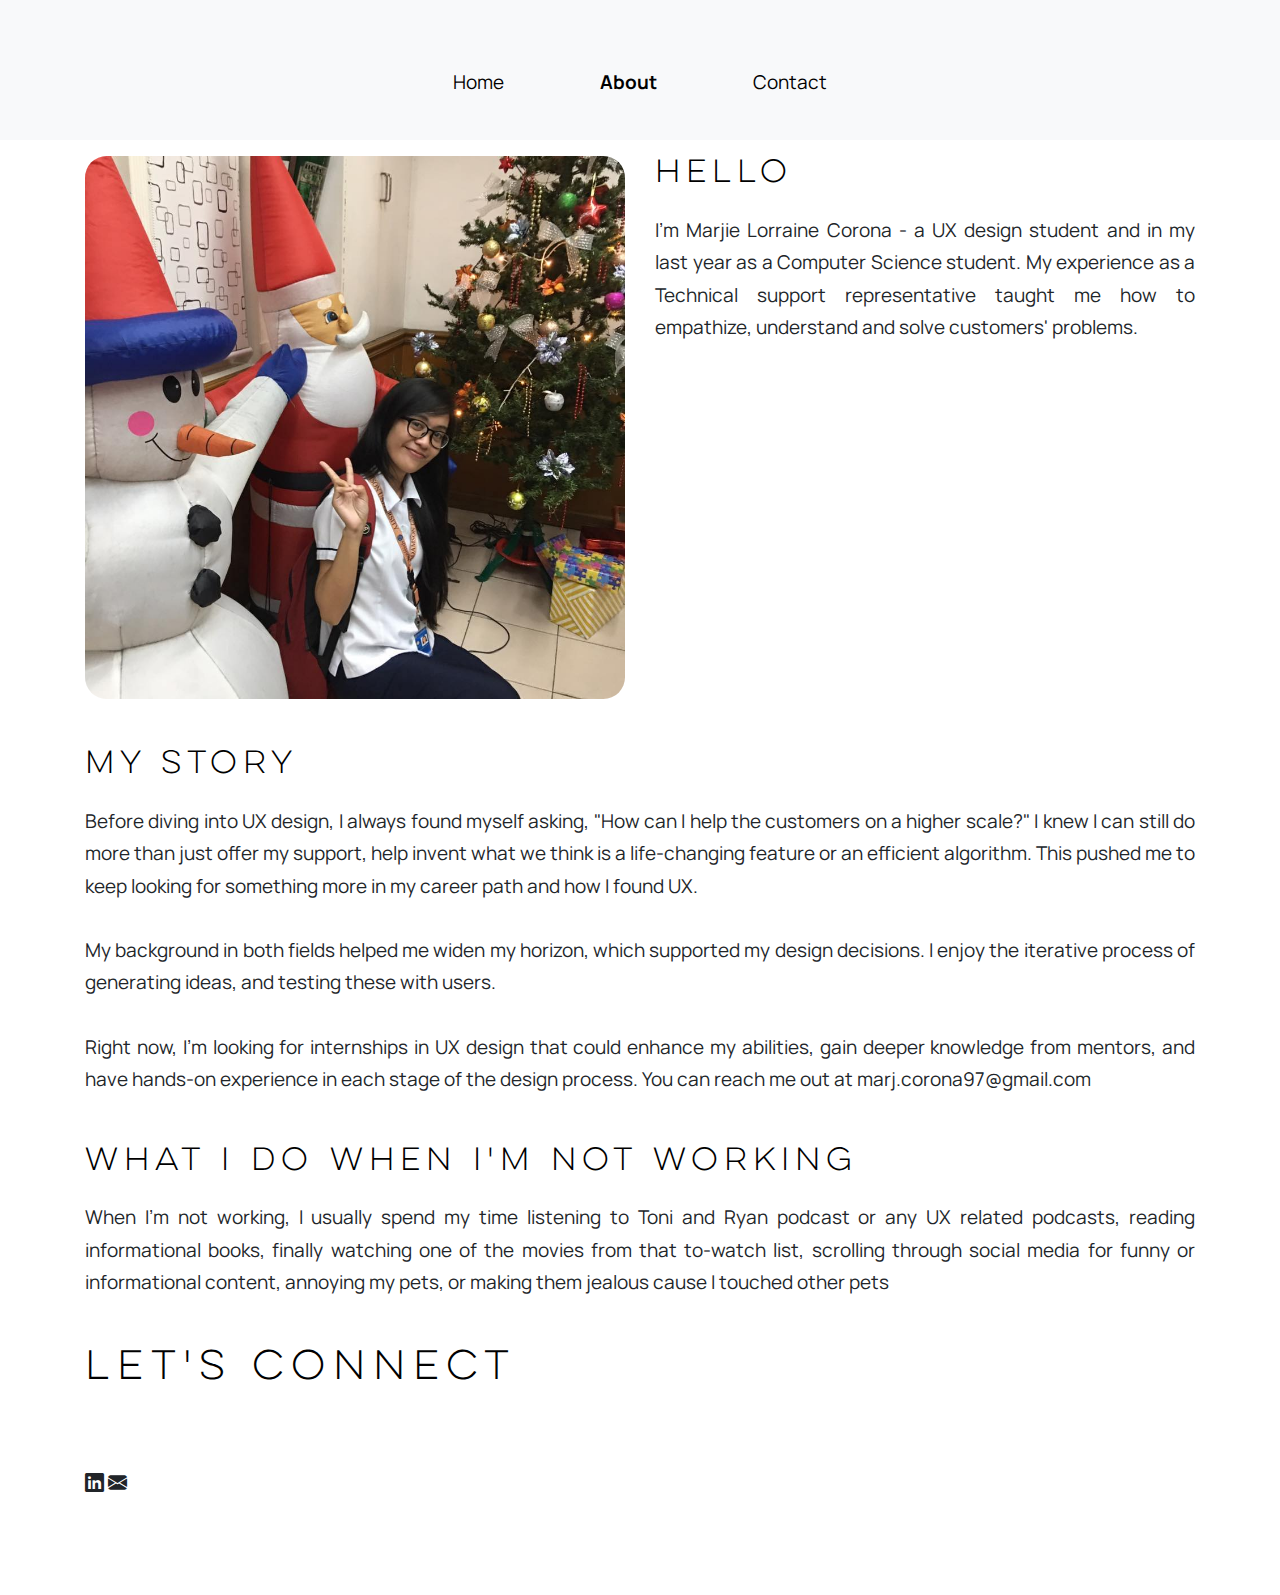
==== about.html @ 4b5c3d6b "Put css files into their own folders" ====
<!DOCTYPE html>
<html lang="en">
<head>
    <meta charset="UTF-8">
    <meta http-equiv="X-UA-Compatible" content="IE=edge">
    <meta name="viewport" content="width=device-width, initial-scale=1.0">
    <link rel="stylesheet" href="https://stackpath.bootstrapcdn.com/bootstrap/4.3.1/css/bootstrap.min.css" integrity="sha384-ggOyR0iXCbMQv3Xipma34MD+dH/1fQ784/j6cY/iJTQUOhcWr7x9JvoRxT2MZw1T" crossorigin="anonymous">

   <!--Font-->
   <link rel="preconnect" href="https://fonts.googleapis.com">
   <link rel="preconnect" href="https://fonts.gstatic.com" crossorigin>
   <link href="https://fonts.googleapis.com/css2?family=Manrope:wght@200;300;400;500;600;700;800&display=swap" rel="stylesheet">

   <!--Icons-->
   <link rel="stylesheet" href="https://cdn.jsdelivr.net/npm/bootstrap-icons@1.7.2/font/bootstrap-icons.css">

   <link rel="stylesheet" href="css/style.css">
   <link rel="stylesheet" href="css/main.css">

    <title>About</title>
</head>
<body>
    <!--Navigation bar (collapse, sticky)-->
    <nav class="navbar navbar-expand-sm bg-light pt-5 pb-4">
        
        <div class="container">
          <ul class="navbar-nav mx-auto" id="navitems">
            <li class="nav-item">
              <a class="nav-link" href="index.html">Home</a>
            </li>
            <li class="nav-item">
              <a class="nav-link active" href="about.html">About</a>
            </li>
            <li class="nav-item">
              <a class="nav-link" href="#footer">Contact</a>
            </li>
          </ul>
        </div>
    </nav>

    <!--me-->
    <div class="container mt-3 mb-5">
        <div class="row">
            <div class="col">
                <img src="photos/picture-of-me.jpg"> 
            </div>
            <div class="col">
                <h3>Hello</h3>
                <p>I'm Marjie Lorraine Corona - a UX design student and in my last year as a Computer Science student. My experience as a Technical support representative taught me how to empathize, understand and solve customers' problems.
                </p>
            </div>
        </div>
    </div>

    <!--My story-->
    <div class="container-fluid mt-3 mb-5">
        <div class="container">
            <h3>My Story</h3>
            <p>Before diving into UX design, I always found myself asking, "How can I help the customers on a higher scale?" I knew I can still do more than just offer my support, help invent what we think is a life-changing feature or an efficient algorithm. This pushed me to keep looking for something more in my career path and how I found UX.<br><br>

            My background in both fields helped me widen my horizon, which supported my design decisions. I enjoy the iterative process of generating ideas, and testing these with users.<br><br>
                
            Right now, I’m looking for internships in UX design that could enhance my abilities, gain deeper knowledge from mentors, and have hands-on experience in each stage of the design process. You can reach me out at marj.corona97@gmail.com</p>
        </div>
    </div>

    <!--What I do when I'm not working-->
    <div class="container-fluid mt-3 mb-5">
        <div class="container">
            <h3>What I do when I'm not working</h3>
            <p>When I'm not working, I usually spend my time listening to Toni and Ryan podcast or any UX related podcasts, reading informational books, finally watching one of the movies from that to-watch list, scrolling through social media for funny or informational content, annoying my pets, or making them jealous cause I touched other pets</p>
        </div>
    </div>

    <!-- Footer (fixed bottom redunce the space between icon and header. center icons)-->
    <div class="footer mt-5" id="footer">
        <!-- Footer Elements -->
        <div class="container">
            <h2>Let's connect</h2>
    
            <!-- Grid row-->
            <div class="row">
                
            <!-- Grid column -->
                <div class="col-md-12 py-5">
                    <div class="mb-5 flex-center">
                        <!--Linkedin -->
                        <a class="li-ic">
                            <i class="bi bi-linkedin"></i>
                        </a>
                        <!--Gmail-->
                        <a class="ins-ic">
                            <i class="bi bi-envelope-fill"></i>
                        </a>
                    </div>
                </div>
                <!-- Grid column -->
    
            </div>
        <!-- Grid row-->
    
        </div>
    </div>
    
</body>
</html>
---- css/style.css ----
#heroimage-trashpanda { 
    margin-top: 40px;
    background: linear-gradient(rgba(0, 0, 0, 0.5), rgba(0, 0, 0, 0.5)), url(../photos/Trash\ Panda/heroimage.jpg) center center;

    height: 500px !important; /*% sana but it doesnt respond*/
}



#heroimage-codeapp { 
    background: url(../photos/Codeapp/code-app-heroimage.jpg) center center;
    /*filter: brightness(80%); LOL I tried a dim background but the text went dim too lololol*/
    width: 100%;
    height: 500px; /*% sana but it doesnt respond*/
}



.sections {
    margin-bottom: 200px;
}

#heroimage-trashpanda > div{ 
    padding-left: 200px;
    padding-right: 200px;
}


.sub-section-1 {
    padding-left: 240px;
    padding-right: 240px;
    margin-bottom: 70px;
    text-align: justify;
    text-justify:newspaper;

}


@media (max-width: 1280px){
    .sub-section-1 {
        padding-left: 15px !important;
        padding-right: 15px !important;
        
    }
    #heroimage-trashpanda > div{ 
        padding-left: 15px !important;
        padding-right: 15px !important;
    }
}


#hero-title {
    justify-self: center;
    
}

#bodytext1 {
    margin-bottom: 200px;
    margin-top: 200px !important;
    width: 80vw;
}


#gallery {
    background-color: #e2eee3;
}
---- css/main.css ----
@font-face{
    src: url(../fonts/Lulo\ Clean\ One.otf);
    font-family: Lulo-clean;
}
@font-face{
    src: url(../fonts/Lulo\ Clean\ One\ Bold.otf);
    font-family: Lulo-clean-bold;
}

body {
  background-color: white;

}

@media (max-width: 768px){
    h1 {
        font-size: 30px !important;
    }
    h3{
        font-size: 18px !important;
    }

}

p, a, li {
    font-family: 'Manrope', sans-serif;
    font-size: 19px;
    line-height: 1.7;
    text-align: justify;
    text-justify: newspaper;
}

h1 {
  color: black;
  font-size: 47px;
  font-family: Lulo-clean-bold;
  padding-bottom: 50px;
}

h2 {
    color: black;
    font-size: 37px;
    font-family: Lulo-clean;
    padding-bottom: 20px;
}

h3 { /**/
    color: black;
    font-size: 29px;
    font-family: Lulo-clean;
    padding-bottom: 15px;
}

h4 {
    color: #808080;
    font-size: 23px;
    font-family: Lulo-clean;
    padding-bottom: 10px;
}

h5 {
    color:#808080;
    font-size: 18px;
    font-family: Lulo-clean;
    padding-bottom: 10px;
}

.jumbotron {
    background-color: white;
    padding: 100px;
}


.btn {
    padding: 10px 20px;
}

.nav-item {
    padding: 10px 40px;
    color: black;
}

.nav-link {
    color: black
}

.nav-link.active { /*add an underline effect*/
    font-weight: bold;
}

.card {
    max-width: 50%;
    
}

.card-body {
    padding: 20px 40px;
}

.justified {
    text-align: justify !important;
    text-justify: newspaper !important;
}

img {
    
    max-width: 100%;
    height: auto;
    border-radius: 4%;
}

.mb-6 {
    margin-bottom: 4rem;
}

.mb-7 {
    margin-bottom: 5rem;
}

.mt-6 {
    margin-top: 4rem;
}

.mt-7 {
    margin-top: 5rem;
}
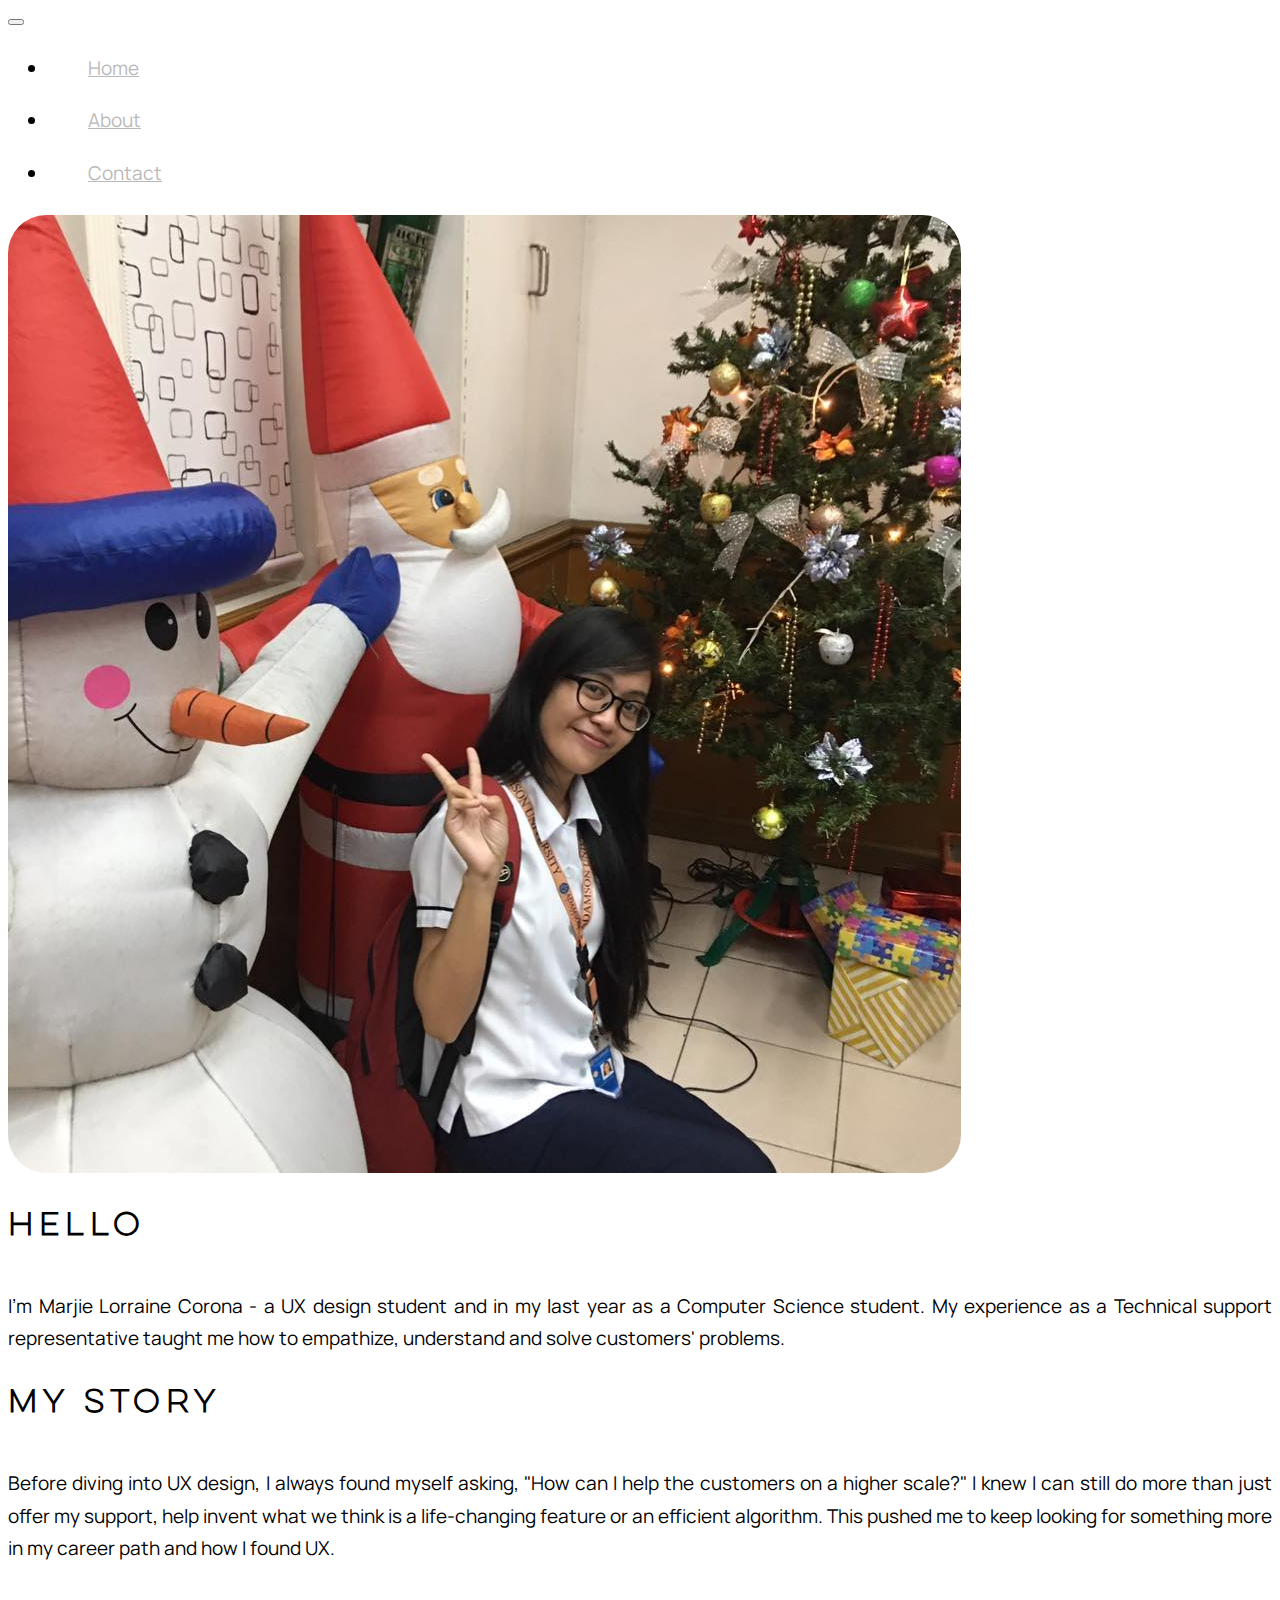
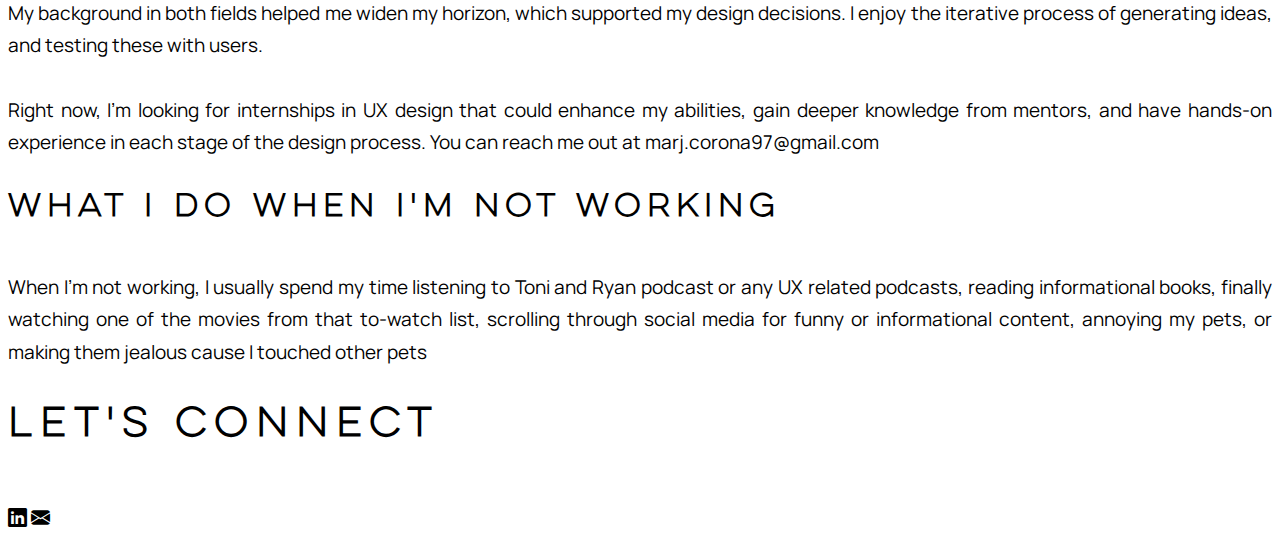
==== commit 9fba6f78: "Fixed Code App page, also renamed Code App File. Updated trash panda page, organized css files" ====
--- a/about.html
+++ b/about.html
@@ -4,37 +4,37 @@
     <meta charset="UTF-8">
     <meta http-equiv="X-UA-Compatible" content="IE=edge">
     <meta name="viewport" content="width=device-width, initial-scale=1.0">
-    <link rel="stylesheet" href="https://stackpath.bootstrapcdn.com/bootstrap/4.3.1/css/bootstrap.min.css" integrity="sha384-ggOyR0iXCbMQv3Xipma34MD+dH/1fQ784/j6cY/iJTQUOhcWr7x9JvoRxT2MZw1T" crossorigin="anonymous">
+    <link href="https://cdn.jsdelivr.net/npm/bootstrap@5.1.3/dist/css/bootstrap.min.css" rel="stylesheet" integrity="sha384-1BmE4kWBq78iYhFldvKuhfTAU6auU8tT94WrHftjDbrCEXSU1oBoqyl2QvZ6jIW3" crossorigin="anonymous">
+    <!--Font-->
+    <link href="https://fonts.googleapis.com/css2?family=Manrope:wght@200;300;400;500;600;700;800&display=swap" rel="stylesheet">
 
-   <!--Font-->
-   <link rel="preconnect" href="https://fonts.googleapis.com">
-   <link rel="preconnect" href="https://fonts.gstatic.com" crossorigin>
-   <link href="https://fonts.googleapis.com/css2?family=Manrope:wght@200;300;400;500;600;700;800&display=swap" rel="stylesheet">
-
-   <!--Icons-->
-   <link rel="stylesheet" href="https://cdn.jsdelivr.net/npm/bootstrap-icons@1.7.2/font/bootstrap-icons.css">
-
-   <link rel="stylesheet" href="css/style.css">
-   <link rel="stylesheet" href="css/main.css">
+    <!--Icons-->
+    <link rel="stylesheet" href="https://cdn.jsdelivr.net/npm/bootstrap-icons@1.7.2/font/bootstrap-icons.css">
+    <link rel="stylesheet" href="css/style.css">
+    <link rel="stylesheet" href="css/main.css">
 
     <title>About</title>
 </head>
 <body>
     <!--Navigation bar (collapse, sticky)-->
-    <nav class="navbar navbar-expand-sm bg-light pt-5 pb-4">
-        
-        <div class="container">
-          <ul class="navbar-nav mx-auto" id="navitems">
-            <li class="nav-item">
-              <a class="nav-link" href="index.html">Home</a>
-            </li>
-            <li class="nav-item">
-              <a class="nav-link active" href="about.html">About</a>
-            </li>
-            <li class="nav-item">
-              <a class="nav-link" href="#footer">Contact</a>
-            </li>
-          </ul>
+    <nav id="nav" class="navbar fixed-top  navbar-expand-md navbar-light  ">
+        <div class="container-fluid">
+            <button class="navbar-toggler" type="button" data-bs-toggle="collapse" data-bs-target="#navDropdown">
+                <span class="navbar-toggler-icon"></span>
+              </button>
+            <div class="collapse navbar-collapse " id="navDropdown">
+              <ul class="navbar-nav mx-auto">
+                <li class="nav-item">
+                  <a class="nav-link" href="index.html">Home</a>
+                </li>
+                <li class="nav-item">
+                  <a class="nav-link" href="#">About</a>
+                </li>
+                <li class="nav-item">
+                  <a class="nav-link" href="#">Contact</a>
+                </li>
+              </ul>
+            </div>
         </div>
     </nav>
 
@@ -101,6 +101,7 @@
     
         </div>
     </div>
-    
+    <script src="https://cdn.jsdelivr.net/npm/bootstrap@5.1.3/dist/js/bootstrap.bundle.min.js" integrity="sha384-ka7Sk0Gln4gmtz2MlQnikT1wXgYsOg+OMhuP+IlRH9sENBO0LRn5q+8nbTov4+1p" crossorigin="anonymous"></script>
+    <script src="js/main.js"></script>
 </body>
 </html>--- a/css/style.css
+++ b/css/style.css
@@ -1,28 +1,21 @@
-#heroimage-trashpanda { 
-    margin-top: 40px;
-    background: linear-gradient(rgba(0, 0, 0, 0.5), rgba(0, 0, 0, 0.5)), url(../photos/Trash\ Panda/heroimage.jpg) center center;
 
+
+
+#heroimage-codeapp { 
+    background: linear-gradient(rgba(0, 0, 0, 0.5), rgba(0, 0, 0, 0.5)), url(../photos/Codeapp/code-app-heroimage.jpg) center center;
+    /*filter: brightness(80%); LOL I tried a dim background but the text went dim too lololol*/
     height: 500px !important; /*% sana but it doesnt respond*/
 }
 
 
 
-#heroimage-codeapp { 
-    background: url(../photos/Codeapp/code-app-heroimage.jpg) center center;
-    /*filter: brightness(80%); LOL I tried a dim background but the text went dim too lololol*/
-    width: 100%;
-    height: 500px; /*% sana but it doesnt respond*/
+.section-spacing{
+    padding-top: 100px;
+    padding-bottom: 100px;
 }
 
-
-
-.sections {
-    margin-bottom: 200px;
-}
-
-#heroimage-trashpanda > div{ 
-    padding-left: 200px;
-    padding-right: 200px;
+.padded {
+    padding: 100px;
 }
 
 
@@ -42,25 +35,16 @@
         padding-right: 15px !important;
         
     }
-    #heroimage-trashpanda > div{ 
-        padding-left: 15px !important;
-        padding-right: 15px !important;
-    }
 }
 
 
 #hero-title {
     justify-self: center;
-    
-}
-
-#bodytext1 {
-    margin-bottom: 200px;
-    margin-top: 200px !important;
-    width: 80vw;
+    color: white;
 }
 
 
-#gallery {
-    background-color: #e2eee3;
-}+
+
+
+
--- a/css/main.css
+++ b/css/main.css
@@ -76,17 +76,57 @@
     padding: 10px 20px;
 }
 
+.navbar {
+    background-color: rgba(255, 255, 255, 0.0);
+}
+
+.untransparent {
+    -webkit-animation-name: untransparent; /* Safari 4.0 - 8.0 */
+    -webkit-animation-duration: 2s; /* Safari 4.0 - 8.0 */
+    -webkit-animation-delay: 0s; /* Safari 4.0 - 8.0 */
+    -webkit-animation-fill-mode: forwards;
+    animation-name: untransparent;
+    animation-delay: 0s;
+    animation-fill-mode: forwards;
+    animation-duration: 0.3s;
+}
+
+@keyframes untransparent {
+    100% {
+        background-color: rgba(255, 255, 255, 1.0);
+    }
+}
+
+.transparented {
+    background-color: rgba(255, 255, 255, 1.0) ;
+    -webkit-animation-name: transparented; /* Safari 4.0 - 8.0 */
+    -webkit-animation-duration: 2s; /* Safari 4.0 - 8.0 */
+    -webkit-animation-delay: 0s; /* Safari 4.0 - 8.0 */
+    -webkit-animation-fill-mode: forwards;
+    animation-name: transparented;
+    animation-delay: 0s;
+    animation-fill-mode: forwards;
+    animation-duration: 0.3s;
+}
+
+@keyframes transparented {
+    100% {
+        background-color: rgba(255, 255, 255, 0.0) ;
+    }
+}
+
+
 .nav-item {
     padding: 10px 40px;
-    color: black;
 }
 
 .nav-link {
-    color: black
+    color: rgb(185, 185, 185) !important
+    
 }
 
 .nav-link.active { /*add an underline effect*/
-    font-weight: bold;
+    font-weight: bold !important;
 }
 
 .card {
@@ -125,4 +165,3 @@
 .mt-7 {
     margin-top: 5rem;
 }
-
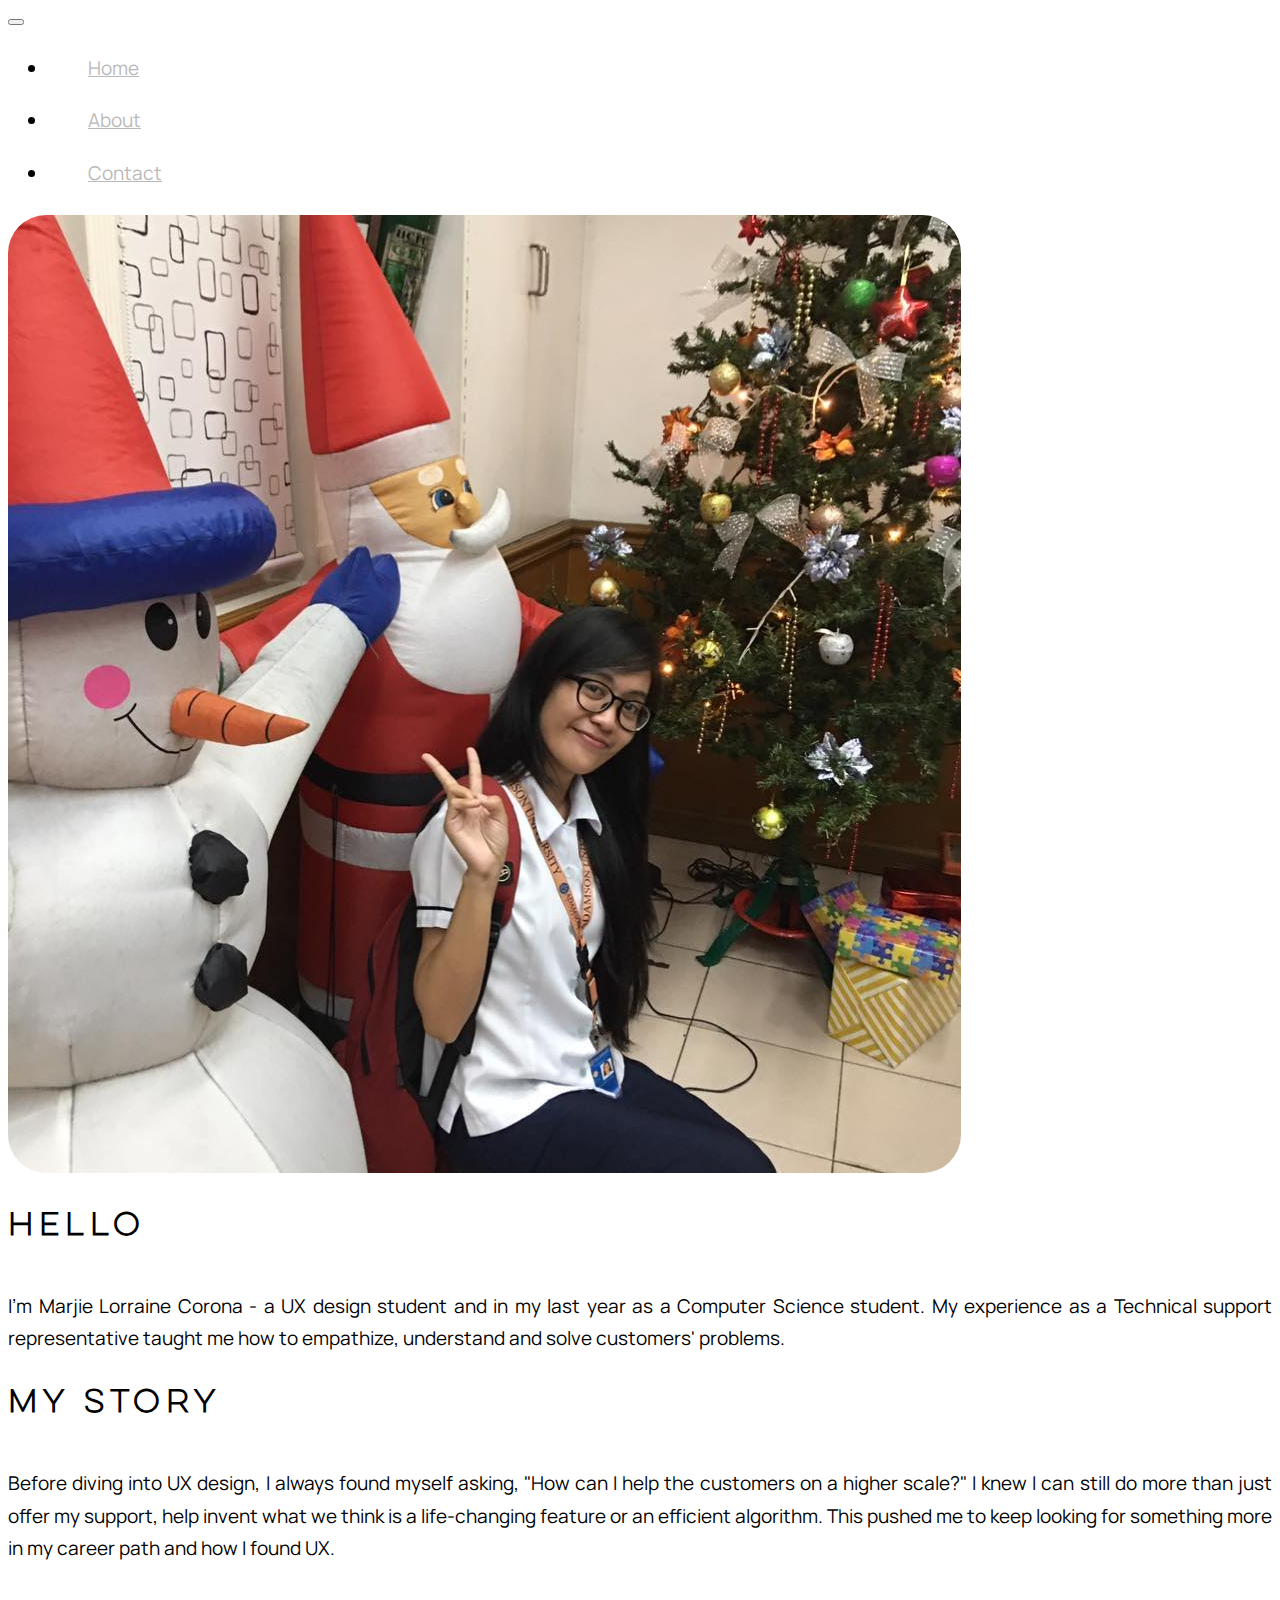
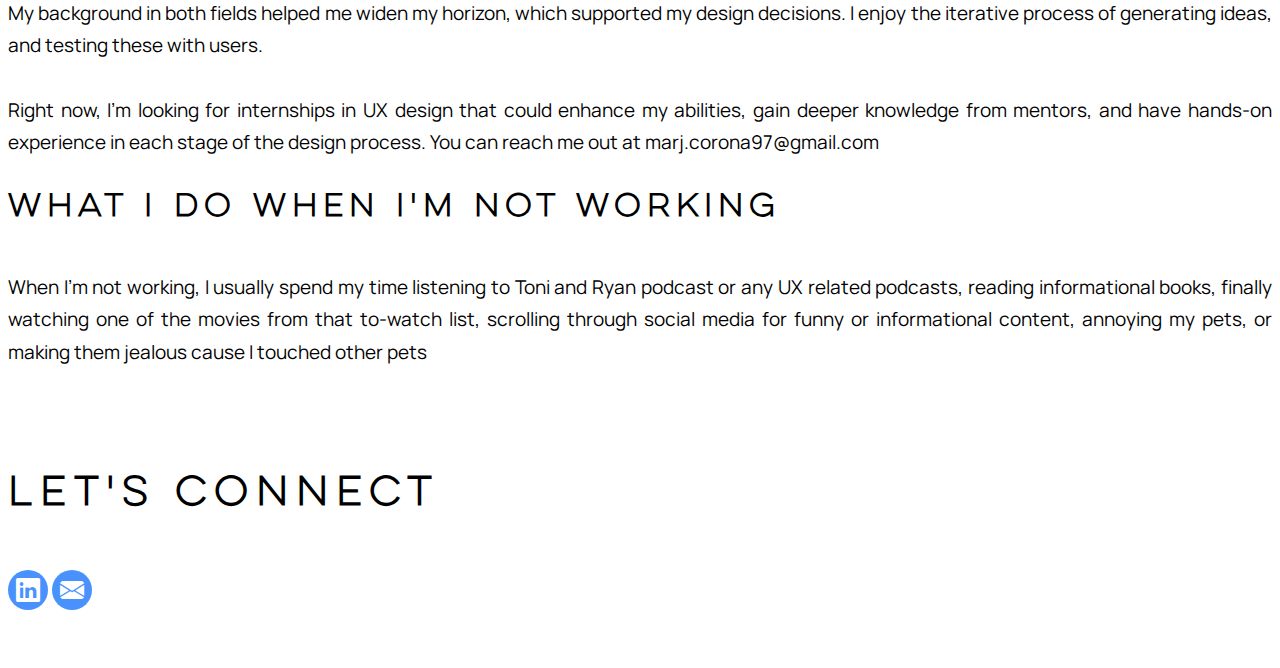
==== commit 85350c4d: "Footers are now a thing" ====
--- a/about.html
+++ b/about.html
@@ -73,32 +73,20 @@
     </div>
 
     <!-- Footer (fixed bottom redunce the space between icon and header. center icons)-->
-    <div class="footer mt-5" id="footer">
+    <div class="footer mt-5 pb-5" id="footer">
         <!-- Footer Elements -->
         <div class="container">
             <h2>Let's connect</h2>
-    
-            <!-- Grid row-->
-            <div class="row">
+            <div class="d-flex " id="footer-elements">
+                <a class="li-ic me-5">
+                    <i class="bi bi-linkedin"></i>
+                </a>
                 
-            <!-- Grid column -->
-                <div class="col-md-12 py-5">
-                    <div class="mb-5 flex-center">
-                        <!--Linkedin -->
-                        <a class="li-ic">
-                            <i class="bi bi-linkedin"></i>
-                        </a>
-                        <!--Gmail-->
-                        <a class="ins-ic">
-                            <i class="bi bi-envelope-fill"></i>
-                        </a>
-                    </div>
-                </div>
-                <!-- Grid column -->
-    
+                <!--Gmail-->
+                <a class="ins-ic">
+                    <i class="bi bi-envelope-fill"></i>
+                </a>
             </div>
-        <!-- Grid row-->
-    
         </div>
     </div>
     <script src="https://cdn.jsdelivr.net/npm/bootstrap@5.1.3/dist/js/bootstrap.bundle.min.js" integrity="sha384-ka7Sk0Gln4gmtz2MlQnikT1wXgYsOg+OMhuP+IlRH9sENBO0LRn5q+8nbTov4+1p" crossorigin="anonymous"></script>
--- a/css/style.css
+++ b/css/style.css
@@ -43,8 +43,26 @@
     color: white;
 }
 
+#footer {
+    padding-top: 50px;
+    padding-bottom: 50px;
+}
+
+#footer-elements> a {
+    font-size:24px;
+    width:40px;
+    height:40px;
+    
+    display:inline-block;
+    text-align:center;
+    border-radius:50%;
+
+    background-color: #0d6efd;
+
+    margin:8 8px;
+    color: white;
+    opacity:0.75;
+}
 
 
 
-
-
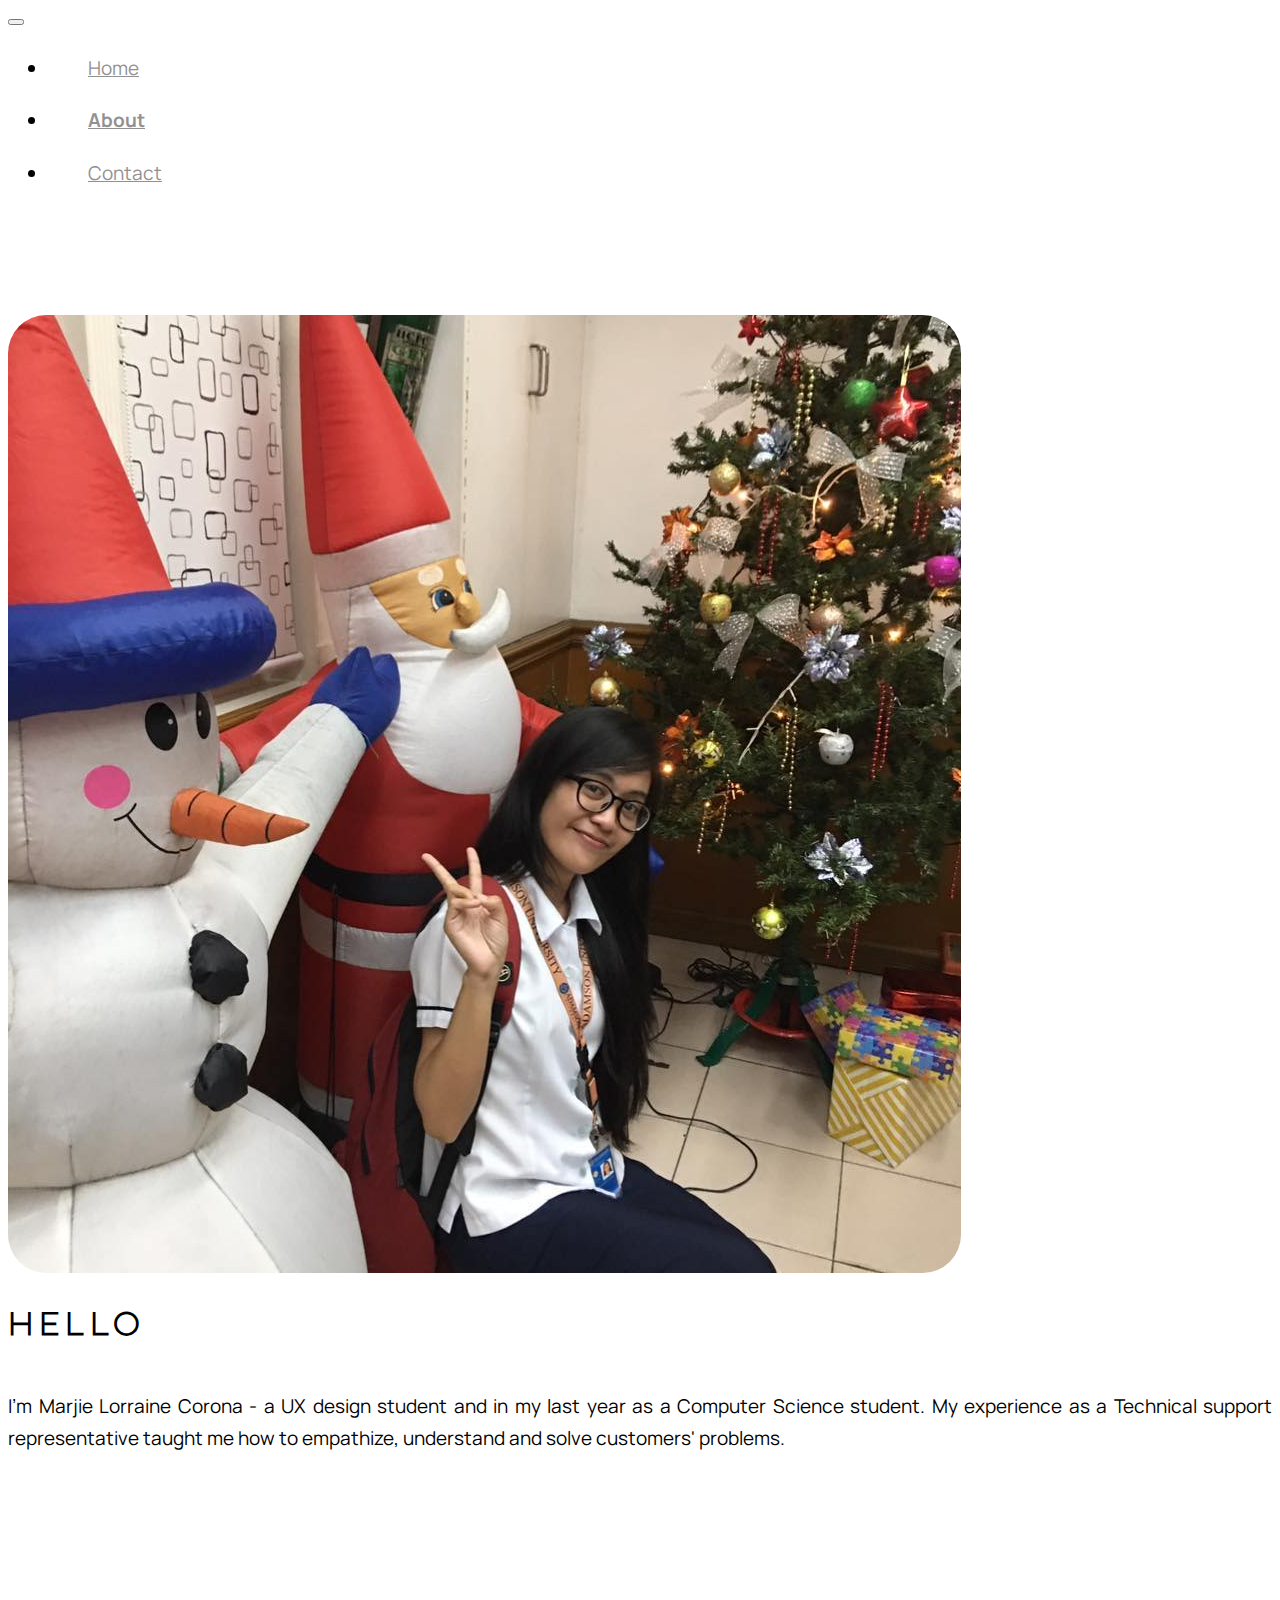
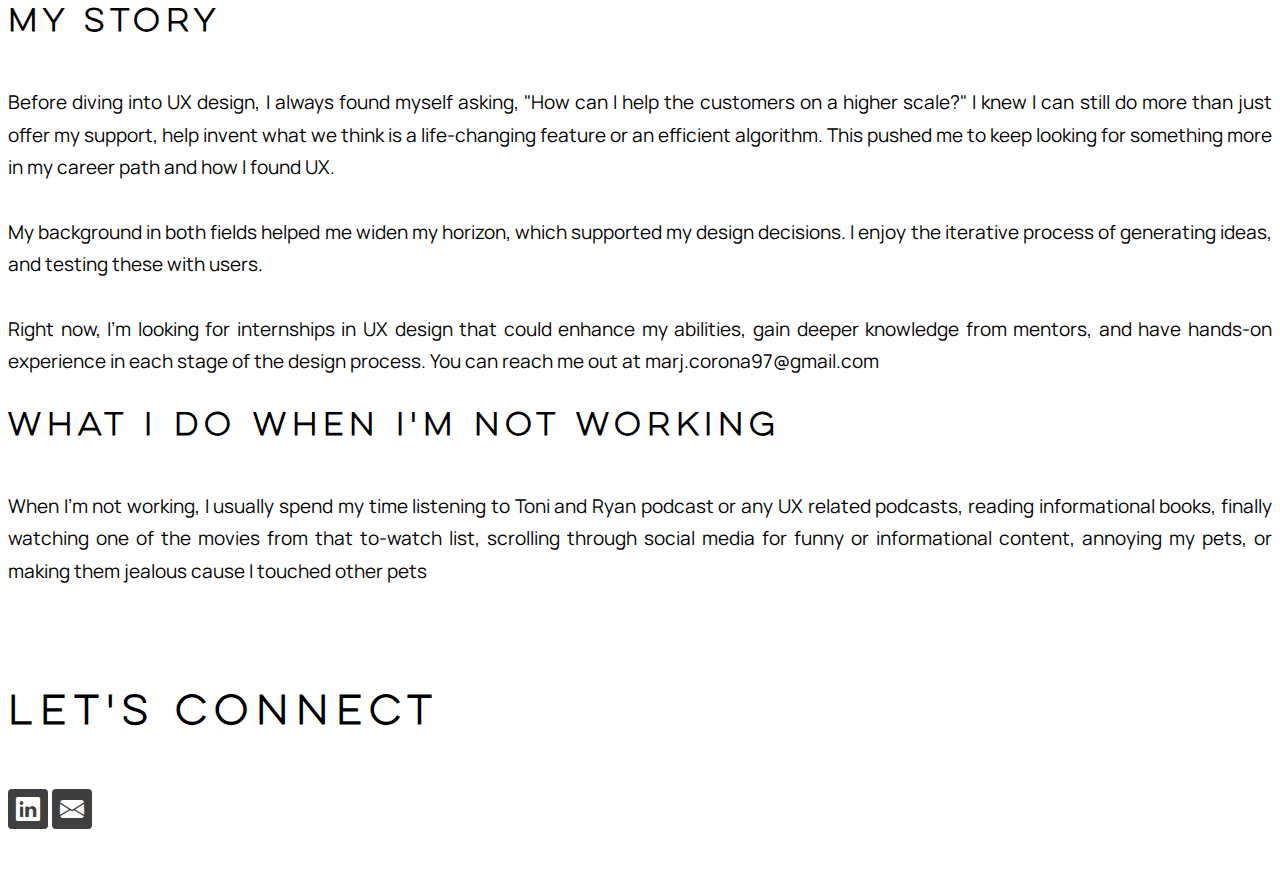
==== commit d315a01e: "tweaks" ====
--- a/about.html
+++ b/about.html
@@ -28,10 +28,10 @@
                   <a class="nav-link" href="index.html">Home</a>
                 </li>
                 <li class="nav-item">
-                  <a class="nav-link" href="#">About</a>
+                  <a class="nav-link active" href="#">About</a>
                 </li>
                 <li class="nav-item">
-                  <a class="nav-link" href="#">Contact</a>
+                  <a class="nav-link" href="#footer">Contact</a>
                 </li>
               </ul>
             </div>
@@ -39,12 +39,12 @@
     </nav>
 
     <!--me-->
-    <div class="container mt-3 mb-5">
+    <div class="container section-spacing">
         <div class="row">
             <div class="col">
                 <img src="photos/picture-of-me.jpg"> 
             </div>
-            <div class="col">
+            <div class="col my-auto">
                 <h3>Hello</h3>
                 <p>I'm Marjie Lorraine Corona - a UX design student and in my last year as a Computer Science student. My experience as a Technical support representative taught me how to empathize, understand and solve customers' problems.
                 </p>
@@ -76,14 +76,14 @@
     <div class="footer mt-5 pb-5" id="footer">
         <!-- Footer Elements -->
         <div class="container">
-            <h2>Let's connect</h2>
-            <div class="d-flex " id="footer-elements">
-                <a class="li-ic me-5">
+            <h2 class="text-center">Let's connect</h2>
+            <div class="d-flex justify-content-center" id="footer-elements">
+                <a class="li-ic me-5" href="https://www.linkedin.com/in/marjie-corona/" target="_blank" rel="noreferrer noopener">
                     <i class="bi bi-linkedin"></i>
                 </a>
                 
                 <!--Gmail-->
-                <a class="ins-ic">
+                <a class="ins-ic" href="mailto: marj.corona97@gmail.com">
                     <i class="bi bi-envelope-fill"></i>
                 </a>
             </div>
--- a/css/style.css
+++ b/css/style.css
@@ -55,9 +55,9 @@
     
     display:inline-block;
     text-align:center;
-    border-radius:50%;
+    border-radius:10%;
 
-    background-color: #0d6efd;
+    background-color: black;
 
     margin:8 8px;
     color: white;
--- a/css/main.css
+++ b/css/main.css
@@ -121,7 +121,7 @@
 }
 
 .nav-link {
-    color: rgb(185, 185, 185) !important
+    color: rgb(145, 145, 145) !important
     
 }
 
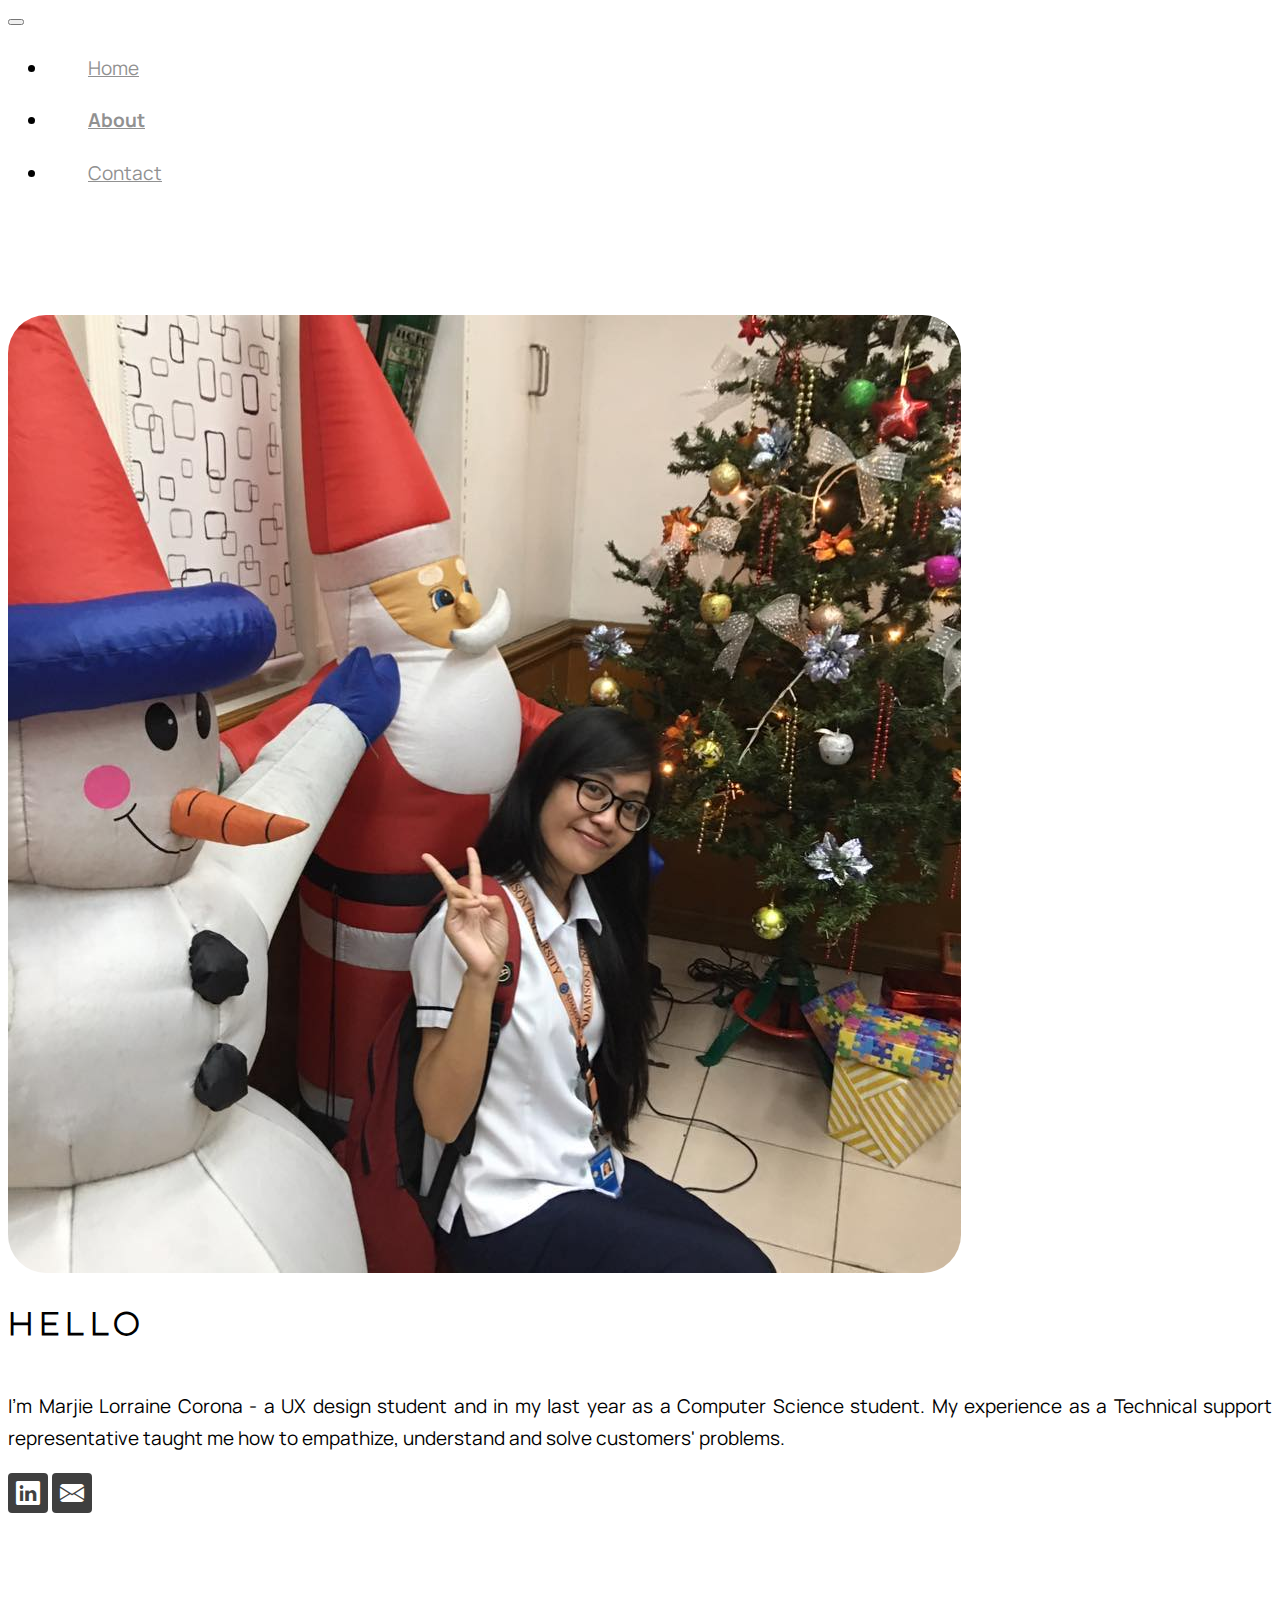
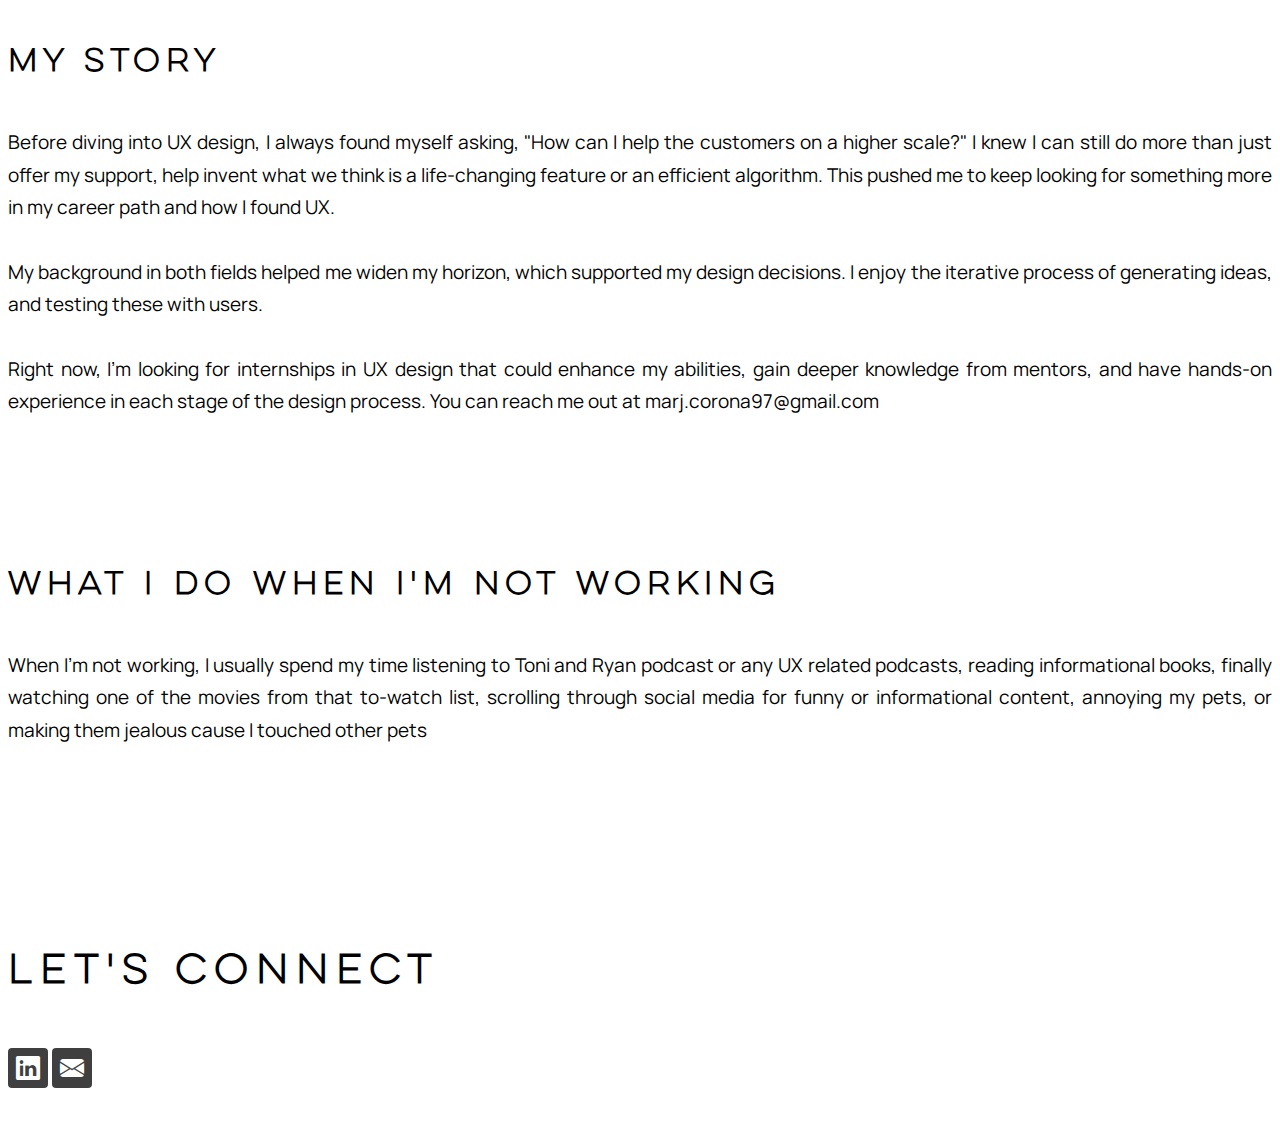
==== commit ff68defb: "final tweaks" ====
--- a/about.html
+++ b/about.html
@@ -12,6 +12,11 @@
     <link rel="stylesheet" href="https://cdn.jsdelivr.net/npm/bootstrap-icons@1.7.2/font/bootstrap-icons.css">
     <link rel="stylesheet" href="css/style.css">
     <link rel="stylesheet" href="css/main.css">
+    <link rel="apple-touch-icon" sizes="180x180" href="/apple-touch-icon.png">
+    <link rel="icon" type="image/png" sizes="32x32" href="photos/favicon.ico">
+    <link rel="icon" type="image/png" sizes="32x32" href="/favicon-32x32.png">
+    <link rel="icon" type="image/png" sizes="16x16" href="/favicon-16x16.png">
+    <link rel="manifest" href="/site.webmanifest">
 
     <title>About</title>
 </head>
@@ -48,6 +53,16 @@
                 <h3>Hello</h3>
                 <p>I'm Marjie Lorraine Corona - a UX design student and in my last year as a Computer Science student. My experience as a Technical support representative taught me how to empathize, understand and solve customers' problems.
                 </p>
+                <div class="d-flex" id="footer-elements">
+                    <a class="li-ic me-5" href="https://www.linkedin.com/in/marjie-corona/" target="_blank" rel="noreferrer noopener">
+                        <i class="bi bi-linkedin"></i>
+                    </a>
+                    
+                    <!--Gmail-->
+                    <a class="ins-ic" href="mailto: marj.corona97@gmail.com">
+                        <i class="bi bi-envelope-fill"></i>
+                    </a>
+                </div>
             </div>
         </div>
     </div>
@@ -66,7 +81,7 @@
 
     <!--What I do when I'm not working-->
     <div class="container-fluid mt-3 mb-5">
-        <div class="container">
+        <div class="container section-spacing">
             <h3>What I do when I'm not working</h3>
             <p>When I'm not working, I usually spend my time listening to Toni and Ryan podcast or any UX related podcasts, reading informational books, finally watching one of the movies from that to-watch list, scrolling through social media for funny or informational content, annoying my pets, or making them jealous cause I touched other pets</p>
         </div>
--- a/css/main.css
+++ b/css/main.css
@@ -19,6 +19,9 @@
     }
     h3{
         font-size: 18px !important;
+    }
+    p {
+        font-size: 16px !important;
     }
 
 }
@@ -121,7 +124,7 @@
 }
 
 .nav-link {
-    color: rgb(145, 145, 145) !important
+    color: rgb(145, 145, 145) !important;
     
 }
 
@@ -135,12 +138,17 @@
 }
 
 .card-body {
-    padding: 20px 40px;
+    padding: 20px 20px;
 }
 
 .justified {
     text-align: justify !important;
     text-justify: newspaper !important;
+}
+
+.btn.btn-primary {
+    background-color: black;
+    border-color: black;
 }
 
 img {
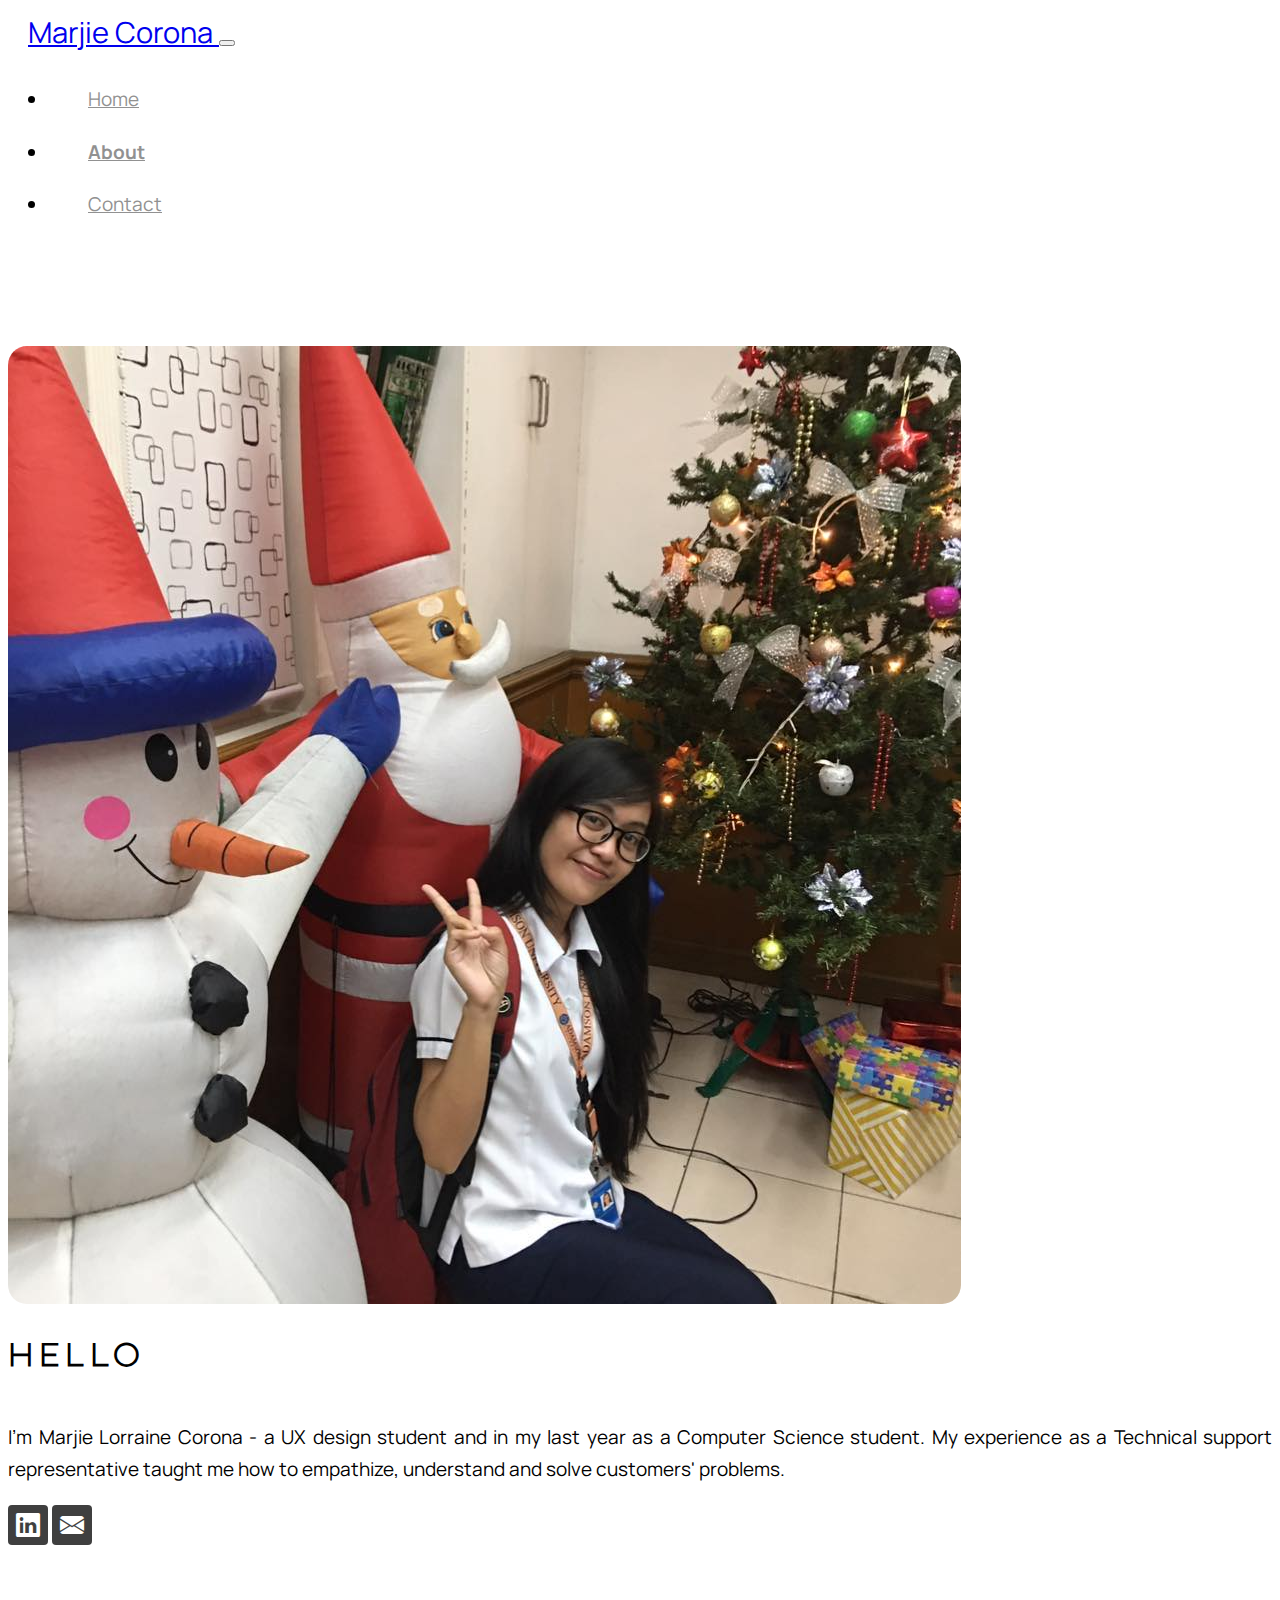
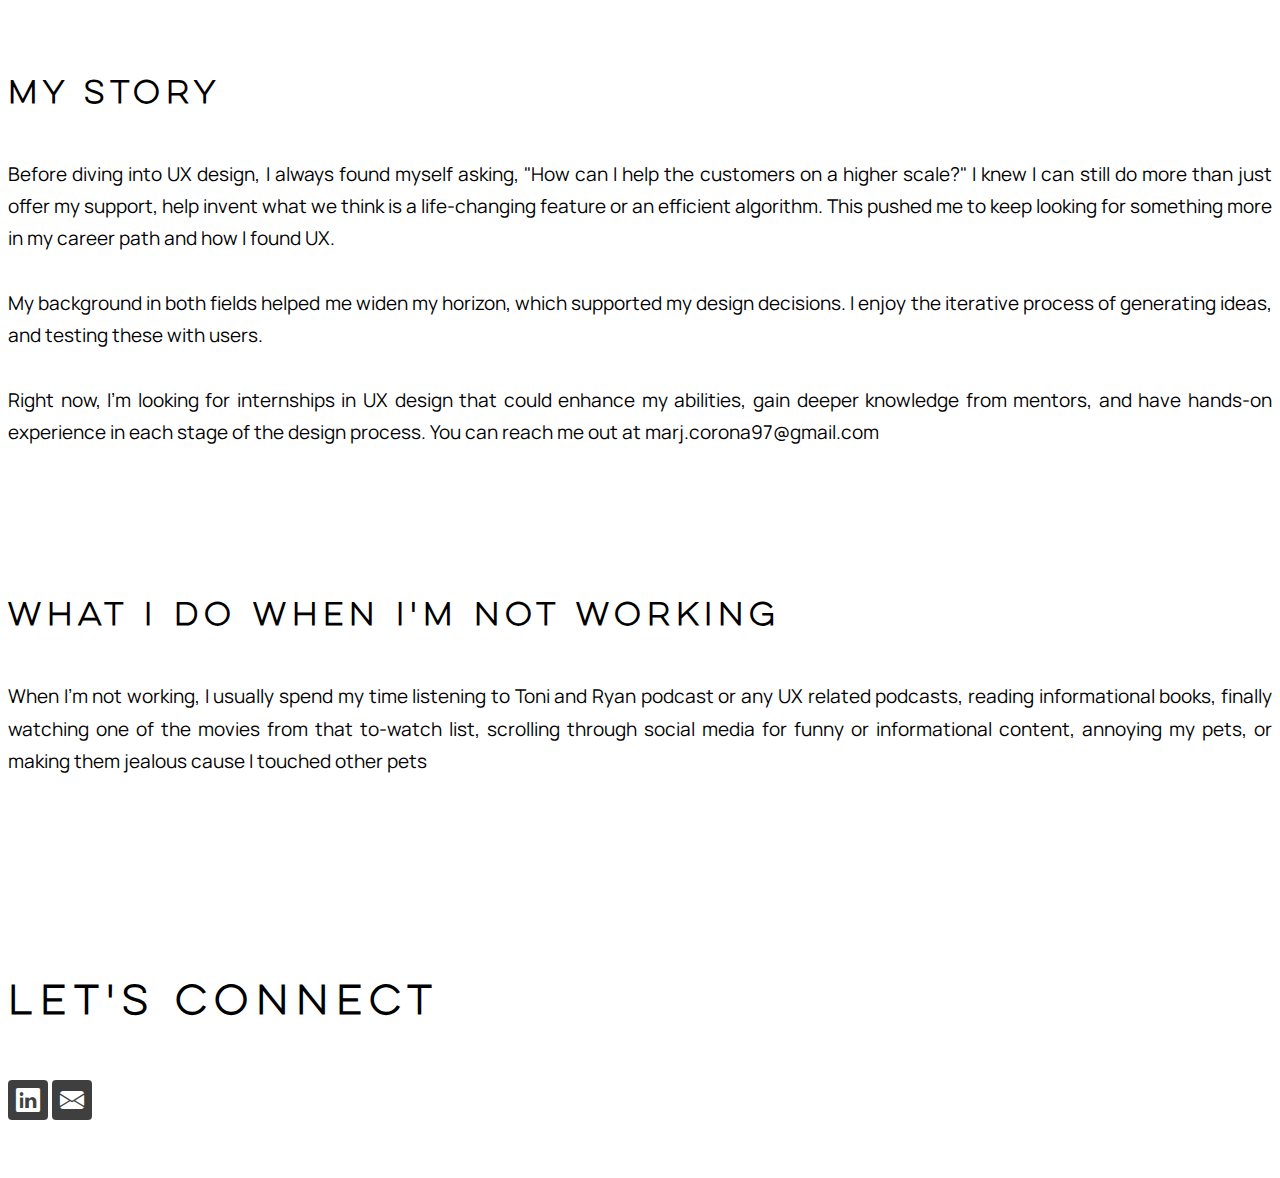
==== commit 561c1bc6: "polish" ====
--- a/about.html
+++ b/about.html
@@ -22,24 +22,31 @@
 </head>
 <body>
     <!--Navigation bar (collapse, sticky)-->
-    <nav id="nav" class="navbar fixed-top  navbar-expand-md navbar-light  ">
+    <nav id="nav" class="navbar fixed-top  navbar-expand-md navbar-light">
+
+        <!--toggler-->
         <div class="container-fluid">
+            <a class="navbar-brand" href="index.html" style="font-size: 29px; padding-left: 20px;" id="brand">
+                Marjie Corona
+            </a>
             <button class="navbar-toggler" type="button" data-bs-toggle="collapse" data-bs-target="#navDropdown">
                 <span class="navbar-toggler-icon"></span>
-              </button>
+            </button>
+            
             <div class="collapse navbar-collapse " id="navDropdown">
-              <ul class="navbar-nav mx-auto">
-                <li class="nav-item">
-                  <a class="nav-link" href="index.html">Home</a>
-                </li>
-                <li class="nav-item">
-                  <a class="nav-link active" href="#">About</a>
-                </li>
-                <li class="nav-item">
-                  <a class="nav-link" href="#footer">Contact</a>
-                </li>
-              </ul>
-            </div>
+                <ul class="navbar-nav ms-auto">
+                  <li class="nav-item">
+                    <a class="nav-link" href="index.html">Home</a>
+                  </li>
+                  <li class="nav-item">
+                    <a class="nav-link active" href="about.html">About</a>
+                  </li>
+                  <li class="nav-item">
+                    <a class="nav-link" href="#footer">Contact</a>
+                  </li>
+                </ul>
+              </div>
+            
         </div>
     </nav>
 
--- a/css/style.css
+++ b/css/style.css
@@ -3,7 +3,7 @@
 
 #heroimage-codeapp { 
     background: linear-gradient(rgba(0, 0, 0, 0.5), rgba(0, 0, 0, 0.5)), url(../photos/Codeapp/code-app-heroimage.jpg) center center;
-    /*filter: brightness(80%); LOL I tried a dim background but the text went dim too lololol*/
+    
     height: 500px !important; /*% sana but it doesnt respond*/
 }
 
@@ -38,9 +38,8 @@
 }
 
 
-#hero-title {
+#hero-title-tp, #hero-title-index {
     justify-self: center;
-    color: white;
 }
 
 #footer {
@@ -64,5 +63,9 @@
     opacity:0.75;
 }
 
+#screen1 {
+    box-shadow: 0 4px 8px 0 rgba(0, 0, 0, 0.2), 0 6px 20px 0 rgba(0, 0, 0, 0.2);
+
+}
 
 
--- a/css/main.css
+++ b/css/main.css
@@ -9,22 +9,47 @@
 }
 
 body {
-  background-color: white;
+  background-color: rgb(255, 255, 255);
 
 }
 
 @media (max-width: 768px){
+
     h1 {
-        font-size: 30px !important;
-    }
+        font-size: 35px !important;
+    }
+
+    h2 {
+        font-size: 25px !important;
+    }
+
     h3{
         font-size: 18px !important;
     }
-    p {
+
+    h4 {
+        font-size: 21px !important;
+    }
+
+    h5 {
+        font-size: 17px !important;
+    }
+
+    p, li { /* a = nav items, references in case study. footer icons*/
         font-size: 16px !important;
     }
 
-}
+    .card{
+        max-width: 80% !important;
+    }
+    /*Hero title, 
+    overview
+    section spacing
+    justify: newspaper
+    picture > subheader
+    sub-section-1*/
+}
+
 
 p, a, li {
     font-family: 'Manrope', sans-serif;
@@ -71,7 +96,7 @@
 
 .jumbotron {
     background-color: white;
-    padding: 100px;
+
 }
 
 
@@ -82,6 +107,7 @@
 .navbar {
     background-color: rgba(255, 255, 255, 0.0);
 }
+
 
 .untransparent {
     -webkit-animation-name: untransparent; /* Safari 4.0 - 8.0 */
@@ -133,7 +159,8 @@
 }
 
 .card {
-    max-width: 50%;
+    max-width: 60%;
+    box-shadow: 0 2px 2px 0 rgba(0, 0, 0, 0.2), 0 2px 10px 0 rgba(0, 0, 0, 0.2);
     
 }
 
@@ -155,7 +182,7 @@
     
     max-width: 100%;
     height: auto;
-    border-radius: 4%;
+    border-radius: 2%;
 }
 
 .mb-6 {
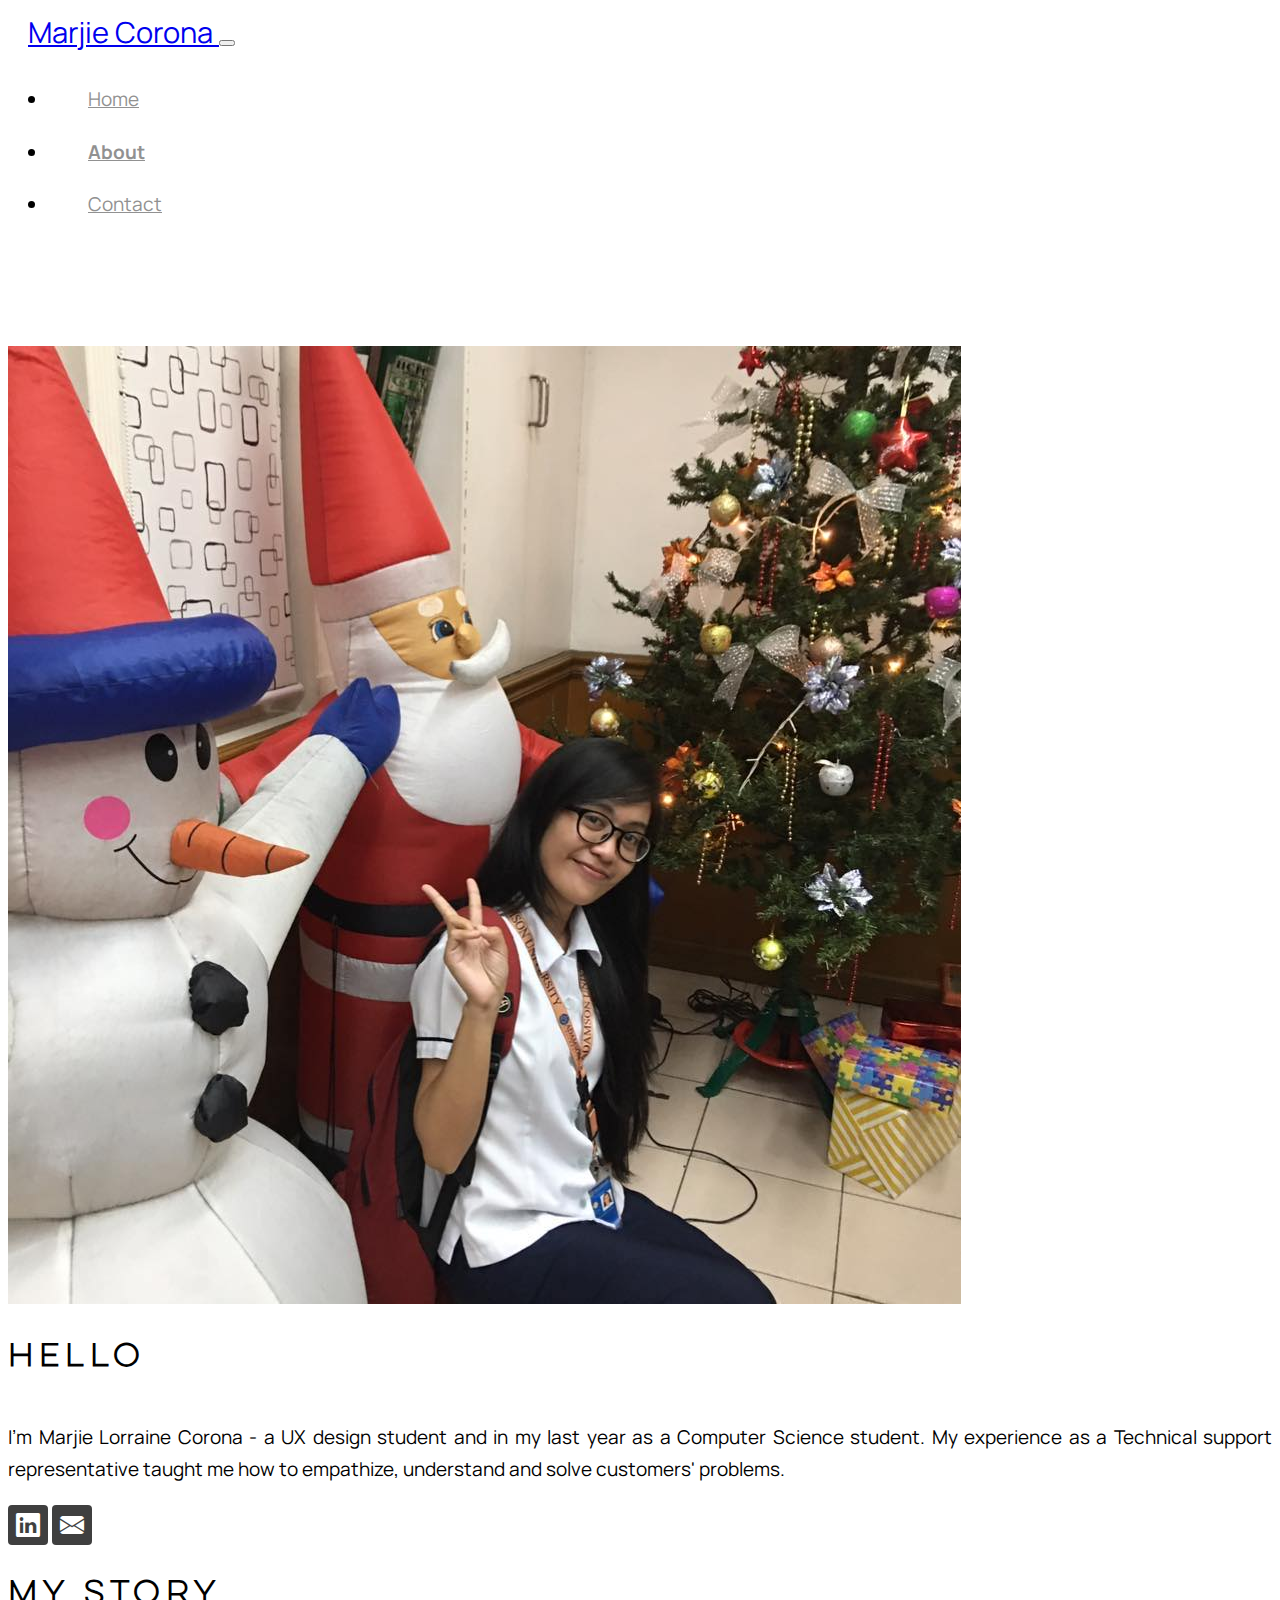
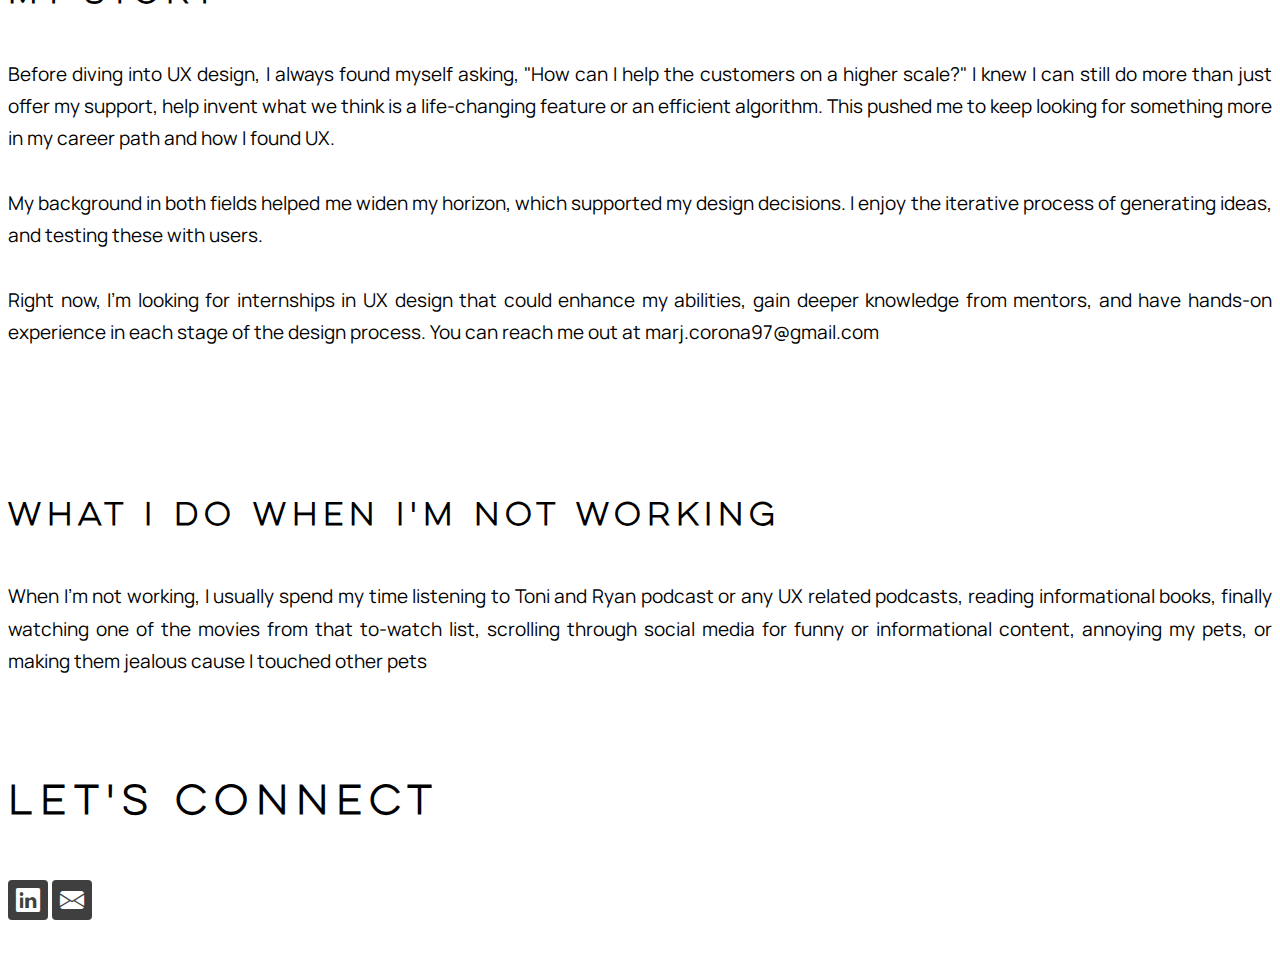
==== commit 21ff2d49: "final tweaks" ====
--- a/about.html
+++ b/about.html
@@ -53,7 +53,7 @@
     <!--me-->
     <div class="container section-spacing">
         <div class="row">
-            <div class="col">
+            <div class="col my-auto">
                 <img src="photos/picture-of-me.jpg"> 
             </div>
             <div class="col my-auto">
--- a/css/style.css
+++ b/css/style.css
@@ -8,37 +8,48 @@
 }
 
 
-
-.section-spacing{
-    padding-top: 100px;
-    padding-bottom: 100px;
-}
-
 .padded {
     padding: 100px;
 }
 
 
-.sub-section-1 {
-    padding-left: 240px;
-    padding-right: 240px;
-    margin-bottom: 70px;
-    text-align: justify;
-    text-justify:newspaper;
+/*changes <= 768*/
+@media (max-width: 768px){
+    .section-spacing{
+        padding-top: 70px;
+        padding-bottom: 10px;
+    }
 
-}
-
-
-@media (max-width: 1280px){
     .sub-section-1 {
         padding-left: 15px !important;
         padding-right: 15px !important;
+        padding-bottom: 25px;
+        padding-top: 25px;
+        text-align: justify;
+       
+    }
+    
+}
+
+/*changes >= 768px*/
+@media (min-width: 768px) {
+    .section-spacing{
+        padding-top: 100px;
+    }
+
+    .sub-section-1 {
+        padding-left: 150px;
+        padding-right: 150px;
+        padding-top: 70px;
+        margin-bottom: 30px;
+        text-align: justify;
         
+    
     }
 }
 
 
-#hero-title-tp, #hero-title-index {
+#hero-title-tp, #hero-title-index, #hero-title-code {
     justify-self: center;
 }
 
--- a/css/main.css
+++ b/css/main.css
@@ -24,15 +24,15 @@
     }
 
     h3{
+        font-size: 21px !important;
+    }
+
+    h4 {
         font-size: 18px !important;
     }
 
-    h4 {
-        font-size: 21px !important;
-    }
-
     h5 {
-        font-size: 17px !important;
+        font-size: 16px !important;
     }
 
     p, li { /* a = nav items, references in case study. footer icons*/
@@ -42,12 +42,11 @@
     .card{
         max-width: 80% !important;
     }
-    /*Hero title, 
-    overview
-    section spacing
-    justify: newspaper
-    picture > subheader
-    sub-section-1*/
+
+    #card-text {
+        padding-top: 20px;
+    }
+
 }
 
 
@@ -56,7 +55,7 @@
     font-size: 19px;
     line-height: 1.7;
     text-align: justify;
-    text-justify: newspaper;
+    /*text-justify: newspaper;*/
 }
 
 h1 {
@@ -151,6 +150,7 @@
 
 .nav-link {
     color: rgb(145, 145, 145) !important;
+    text-align: end !important;
     
 }
 
@@ -182,7 +182,7 @@
     
     max-width: 100%;
     height: auto;
-    border-radius: 2%;
+    
 }
 
 .mb-6 {
